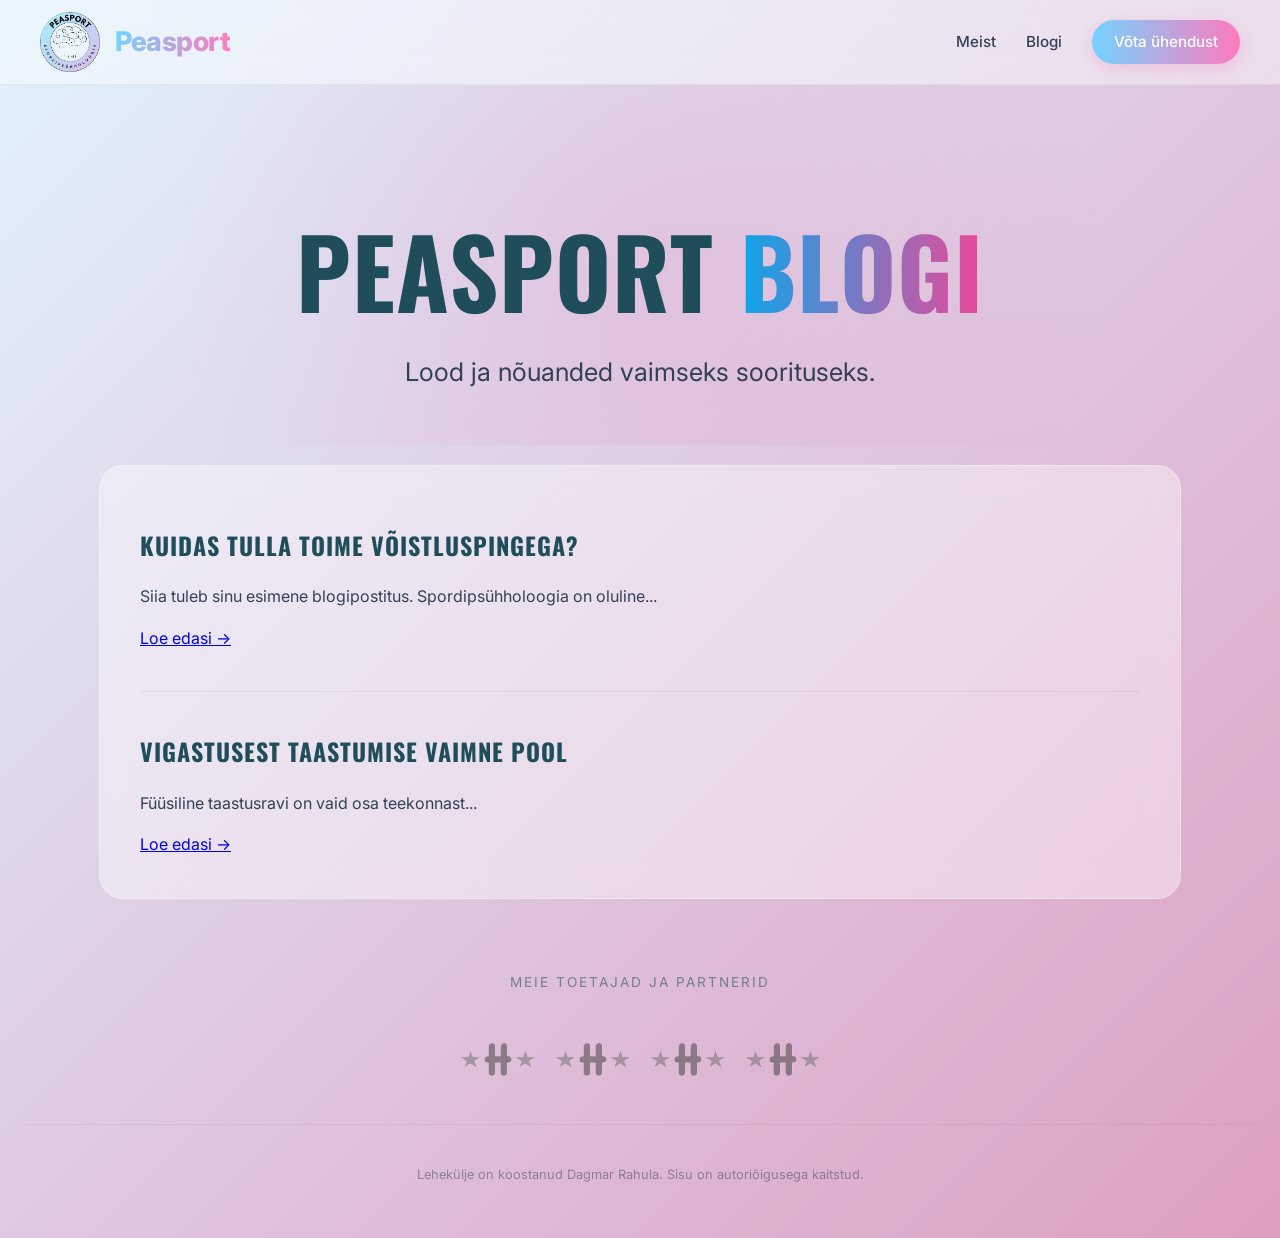
==== blogi.html @ 9512864e "Meist sektsiooni loomine ja seadistamine" ====
<!DOCTYPE html>
<html lang="et">
<head>
    <meta charset="UTF-8">
    <meta name="viewport" content="width=device-width, initial-scale=1.0">
    <title>Blogi - Peasport</title>
    <link rel="stylesheet" href="style.css">
</head>
<body>
    <nav class="navbar">
        <a href="index.html" class="logo-container">
            <img src="pildid/peasport.png" alt="Peasport logo">
            <span class="logo-text">Peasport</span>
        </a>
        <div class="nav-right">
            <a href="meist.html">Meist</a>
            <a href="blogi.html">Blogi</a>
            <a href="index.html#kontakt" class="nav-contact-btn">Võta ühendust</a>
        </div>
    </nav>

    <main class="main-content">
        <section class="hero" style="min-height: 40vh;">
            <h1>Peasport <span class="gradient-text">Blogi</span></h1>
            <p>Lood ja nõuanded vaimseks soorituseks.</p>
        </section>

        <section class="blog-content">
            <div class="glass-container">
                <article class="blog-post">
                    <h2>Kuidas tulla toime võistluspingega?</h2>
                    <p>Siia tuleb sinu esimene blogipostitus. Spordipsühholoogia on oluline...</p>
                    <a href="#" class="read-more">Loe edasi →</a>
                </article>
                <hr style="margin: 40px 0; border: 0; border-top: 1px solid rgba(0,0,0,0.05);">
                <article class="blog-post">
                    <h2>Vigastusest taastumise vaimne pool</h2>
                    <p>Füüsiline taastusravi on vaid osa teekonnast...</p>
                    <a href="#" class="read-more">Loe edasi →</a>
                </article>
            </div>
        </section>
    </main>

    <footer class="footer">
        <div class="footer-partners">
            <p>Meie toetajad ja partnerid</p>
            <div class="partner-logos">
                <img src="pildid/toetaja.png" alt="Hesburger">
                <img src="pildid/toetaja.png" alt="Hesburger">
                <img src="pildid/toetaja.png" alt="Hesburger">
                <img src="pildid/toetaja.png" alt="Hesburger">
            </div>
        </div>
        <p class="copyright">Lehekülje on koostanud Dagmar Rahula. Sisu on autoriõigusega kaitstud.</p>
    </footer>
    <script src="funk.js"></script>
</body>
</html>
---- style.css ----
/* 1. FONDI IMPORT JA MUUTUJAD */
@import url('https://fonts.googleapis.com/css2?family=Inter:wght@400;500;700;800&family=Oswald:wght@500;700&display=swap');

:root {
    --primary-blue: #52c8ff;
    --primary-pink: #ff89c4;
    --brand-dark: #1f4e5a;
    --text-main: #334155;
    --bg-gradient: linear-gradient(135deg, #e0f2fe 0%, #dd9fc2 100%);
}

/* 2. ÜLDINE STIIL */
body {
    margin: 0;
    padding: 0;
    font-family: 'Inter', sans-serif;
    background: var(--bg-gradient);
    color: var(--text-main);
    min-height: 100vh;
    line-height: 1.6;
}

h1, h2, h3 {
    font-family: 'Oswald', sans-serif;
    text-transform: uppercase;
    color: var(--brand-dark);
    letter-spacing: 1px;
}

.gradient-text {
    background: linear-gradient(90deg, var(--primary-blue), var(--primary-pink));
    -webkit-background-clip: text;
    -webkit-text-fill-color: transparent;
    background-clip: text;
    display: inline-block;
}

/* 3. NAVBAR (Läbikumav ja modernne) */
.navbar {
    display: flex;
    justify-content: space-between;
    align-items: center;
    padding: 12px 40px;
    background-color: rgba(255, 255, 255, 0.4); 
    backdrop-filter: blur(12px);
    -webkit-backdrop-filter: blur(12px);
    border-bottom: 1px solid rgba(0, 0, 0, 0.05);
    width: 100%;
    box-sizing: border-box;
    position: sticky;
    top: 0;
    z-index: 1000;
}

.main-content {
    padding: 0;
    margin: 0;
    max-width: none;
}

.logo-container {
    display: flex;
    align-items: center;
    text-decoration: none;
}

.logo-container img {
    height: 60px;
    width: auto;
    margin-right: 15px;
}

.logo-text {
    font-family: 'Inter', sans-serif;
    font-weight: 800;
    font-size: 1.7rem;
    letter-spacing: -0.5px;
    background: linear-gradient(90deg, #73d3ff, #ff7abd);
    -webkit-background-clip: text;
    -webkit-text-fill-color: transparent;
    background-clip: text;
    text-transform: none;
}

.nav-right {
    display: flex;
    align-items: center;
    gap: 30px;
}

.nav-right a {
    text-decoration: none;
    color: #334155;
    font-weight: 500;
    font-size: 0.95rem;
    transition: all 0.3s ease;
}

.nav-right a:hover {
    color: #ec4899;
}

.nav-contact-btn {
    background: linear-gradient(90deg, #73d3ff, #ff7abd);
    color: white !important;
    padding: 10px 22px;
    border-radius: 50px;
    box-shadow: 0 4px 15px rgba(236, 72, 153, 0.2);
}

.nav-contact-btn:hover {
    transform: translateY(-2px);
    box-shadow: 0 6px 20px rgba(236, 72, 153, 0.3);
    filter: brightness(1.1);
}

/* 4. HERO SEKTSIOON (Roosa fookusega taust) */
.hero {
    min-height: 100vh;
    display: flex;
    flex-direction: column;
    justify-content: center; /* Tsentreerib vertikaalselt */
    align-items: center;     /* Tsentreerib horisontaalselt */
    text-align: center;
    padding: 40px;
    margin: 0;
    box-sizing: border-box;
    background: radial-gradient(circle, rgba(236, 72, 153, 0.12) 0%, rgba(236, 72, 153, 0) 70%);
}

.hero h1 {
    /* Oluliselt suurem tekst suurte ekraanide jaoks */
    font-size: clamp(3.5rem, 8vw, 6rem); 
    line-height: 1.1;
    margin-bottom: 30px;
    max-width: 1200px; /* Ei lase lausel liiga laiaks minna */
}

.hero p {
    /* Suurem ja loetavam alustekst */
    font-size: clamp(1.2rem, 2vw, 1.8rem);
    max-width: 800px;
    margin: 0 auto;
    color: var(--text-main);
}

/* 5. UUS: MIS ON PEASPORT SEKTIOSON (Hele sinine) */
.about-section {
    margin-top: 0; 
    padding: 80px 30px;
    background-color: rgba(70, 157, 214, 0.4); 
    backdrop-filter: blur(10px);
    padding: 80px 30px;
    margin: -1px 0 0 0;  /* -1px nihutab sektsiooni õrnalt üles, et peita igasugune vahe */
    border-radius: 0;    /* Eemalda ümarad nurgad ülaosast */
    text-align: center;
}

.about-section h2 {
    font-size: 2.2rem;
    margin-bottom: 20px;
}

.about-section p {
    font-size: 1.15rem;
    max-width: 800px;
    margin: 0 auto;
}

/* 6. TEENUSTE JA ISIKUTE KAARDID */
.services {
    display: flex;
    justify-content: center;
    gap: 25px;
    margin-top: 40px;
    flex-wrap: wrap;
}

.service-card, .isik-kaart {
    background: rgba(255, 255, 255, 0.85);
    border-radius: 16px;
    box-shadow: 0 8px 16px rgba(0, 0, 0, 0.05);
    transition: transform 0.3s ease;
}

.service-card:hover, .isik-kaart:hover {
    transform: translateY(-5px);
}

.service-card {
    padding: 30px;
    width: 280px;
    border: 1px solid rgba(255, 255, 255, 0.5);
}

.isik-kaart {
    display: flex;
    max-width: 800px;
    margin: 0 auto 30px auto;
    overflow: hidden;
}

.isik-kaart img {
    width: 220px;
    object-fit: cover;
}

.isik-info {
    padding: 30px;
}

/* 7. KONTAKTIVORM JA NUPUD */
.contact-form {
    background: rgba(255, 255, 255, 0.85);
    padding: 40px;
    border-radius: 20px;
    max-width: 500px;
    margin: 40px auto;
    display: flex;
    flex-direction: column;
    gap: 15px;
}

.contact-form input, .contact-form textarea {
    padding: 12px;
    border: 1px solid #e2e8f0;
    border-radius: 10px;
    font-family: inherit;
}

.cta-button {
    background-color: var(--primary-blue);
    color: white;
    padding: 14px 28px;
    border-radius: 12px;
    text-decoration: none;
    font-weight: bold;
    text-align: center;
    text-transform: uppercase;
    transition: background-color 0.3s;
}

.cta-button:hover {
    background-color: #0284c7;
}

/* 8. HÕLJUV MENÜÜ (FAB) */
.floating-menu {
    position: fixed;
    bottom: 30px;
    right: 30px;
    z-index: 2000;
}

.social-icons {
    display: flex;
    flex-direction: column;
    gap: 12px;
    opacity: 0;
    visibility: hidden;
    transform: translateY(20px);
    transition: all 0.3s ease;
}

.floating-menu:hover .social-icons {
    opacity: 1;
    visibility: visible;
    transform: translateY(0);
}

.fab-button, .icon {
    width: 56px;
    height: 56px;
    border-radius: 50%;
    background-color: var(--brand-dark);
    color: white;
    display: flex;
    justify-content: center;
    align-items: center;
    text-decoration: none;
    box-shadow: 0 4px 12px rgba(0,0,0,0.2);
}

.icon:hover {
    background-color: var(--primary-blue);
}

.footer {
    padding: 40px 20px;
    text-align: center;
    font-size: 0.9rem;
    color: var(--text-main);
    opacity: 0.8;
}

/* --- MILLAL PÖÖRDUDA SEKTIOSON --- */
.when-to-reach-out {
    padding: 80px 40px;
    max-width: 1200px;
    margin: 0 auto;
    text-align: center;
}

.when-to-reach-out h2 {
    font-size: 2.5rem;
    margin-bottom: 50px;
    color: var(--brand-dark);
}

.reach-out-grid {
    display: grid;
    /* Tekitab 3 võrdset tulpa, mobiilis lükkab üksteise alla */
    grid-template-columns: repeat(auto-fit, minmax(300px, 1fr)); 
    gap: 25px;
}

.reach-out-card {
    background: rgba(255, 255, 255, 0.5); /* Läbikumav klaasiefekt */
    backdrop-filter: blur(8px);
    padding: 35px;
    border-radius: 20px;
    border: 1px solid rgba(255, 255, 255, 0.3);
    transition: all 0.3s ease;
    text-align: left; /* Tekst on vasakul nagu su pildil */
}

.reach-out-card:hover {
    transform: translateY(-10px);
    background: rgba(255, 255, 255, 0.8);
    box-shadow: 0 15px 30px rgba(0, 0, 0, 0.05);
}

.reach-out-card h3 {
    font-size: 1.4rem;
    margin-bottom: 15px;
    color: var(--brand-dark);
}

.reach-out-card p {
    font-size: 1rem;
    line-height: 1.6;
    color: var(--text-main);
}

/* --- FOOTER LOGOD --- */
.footer-partners {
    margin-bottom: 40px;
    padding-bottom: 30px;
    border-bottom: 1px solid rgba(0, 0, 0, 0.05); /* Õrn eraldusjoon */
}

.footer-partners p {
    font-size: 0.85rem;
    text-transform: uppercase;
    letter-spacing: 2px;
    color: var(--brand-dark);
    margin-bottom: 25px;
    opacity: 0.7;
}

.partner-logos {
    display: flex;
    justify-content: center; /* Logod keskel */
    align-items: center;
    gap: 20px; /* Vahe logode vahel */
    flex-wrap: wrap; /* Mobiilis lükkab logod mitmele reale */
}

.partner-logos img {
    height: 75px; /* Reguleeri siit logode suurust */
    width: auto;
    filter: grayscale(100%); /* Muudab logod halliks, et oleks elegantsem */
    opacity: 0.6;
    transition: all 0.3s ease;
}

.partner-logos img:hover {
    filter: grayscale(0%); /* Hiirega peale minnes tuleb värv tagasi */
    opacity: 1;
    transform: scale(1.05);
}

.copyright {
    font-size: 0.8rem;
    opacity: 0.6;
}

/* --- KONTAKTEERUMISE SEKTIOSON --- */
.contact-section {
    padding: 80px 20px;
    max-width: 600px; /* Hoiab vormi kitsa ja tsentreerituna */
    margin: 40px auto;
    text-align: center;
}

.contact-section h2 {
    font-size: 2.5rem;
    margin-bottom: 40px;
    color: var(--brand-dark);
}

.contact-form {
    background: rgba(255, 255, 255, 0.4); /* Translucent efekt */
    backdrop-filter: blur(15px);
    padding: 40px;
    border-radius: 24px;
    border: 1px solid rgba(255, 255, 255, 0.3);
    display: flex;
    flex-direction: column;
    gap: 20px;
    text-align: left;
}

.form-group {
    display: flex;
    flex-direction: column;
    gap: 8px;
}

.form-group label {
    font-weight: 600;
    font-size: 0.9rem;
    color: var(--brand-dark);
}

.contact-form input, 
.contact-form textarea {
    padding: 14px;
    border-radius: 12px;
    border: 1px solid rgba(0, 0, 0, 0.1);
    background: rgba(255, 255, 255, 0.8);
    font-family: inherit;
    font-size: 1rem;
    transition: border-color 0.3s;
}

.contact-form input:focus, 
.contact-form textarea:focus {
    outline: none;
    border-color: var(--primary-blue);
    box-shadow: 0 0 0 3px rgba(14, 165, 233, 0.1);
}

.submit-btn {
    background: linear-gradient(90deg, var(--primary-blue), var(--primary-pink));
    color: white;
    padding: 16px;
    border: none;
    border-radius: 12px;
    font-weight: 700;
    font-size: 1rem;
    cursor: pointer;
    transition: transform 0.3s, box-shadow 0.3s;
    margin-top: 10px;
}

.submit-btn:hover {
    transform: translateY(-2px);
    box-shadow: 0 8px 20px rgba(236, 72, 153, 0.3);
}

html {
    scroll-behavior: smooth;
}

/* Üldine klaasiefektiga konteiner */
.glass-container {
    background: rgba(255, 255, 255, 0.4); 
    backdrop-filter: blur(15px);
    border-radius: 24px;
    border: 1px solid rgba(255, 255, 255, 0.3);
    padding: 40px;
    margin: 20px auto;
    max-width: 1000px;
}

/* Gradiendiga tekst, mida nägime su heros */
.gradient-text {
    background: linear-gradient(90deg, #0ea5e9, #ec4899);
    -webkit-background-clip: text;
    -webkit-text-fill-color: transparent;
    font-weight: 800;
}

/* --- PORTREE- JA KITSAM MEESKONNA KAART --- */
.team-member-card {
    display: flex;
    gap: 40px;
    background: rgba(255, 255, 255, 0.4);
    backdrop-filter: blur(15px);
    padding: 35px;
    border-radius: 24px;
    border: 1px solid rgba(255, 255, 255, 0.3);
    margin-bottom: 30px;
    align-items: flex-start;
}

/* Vasak tulp: Kitsam (200px) */
.member-sidebar {
    width: 200px; /* Vähendatud laius */
    flex-shrink: 0;
    text-align: center; /* Sisu tsentreerimine pildi alla */
}

/* Püstine pilt */
.member-img {
    width: 100%;
    height: 250px; /* Sundib portree kõrguse */
    aspect-ratio: 4 / 5; /* Sundib portree aspekti */
    object-fit: cover; /* Vältib moonutusi */
    border-radius: 16px;
    margin-bottom: 12px; /* Väiksem marginaal */
    box-shadow: 0 8px 15px rgba(0,0,0,0.1);
}

.member-sidebar h3 {
    font-size: 1.3rem; /* Väiksem font */
    margin-bottom: 4px; /* Väiksem marginaal */
    color: var(--brand-dark);
}

.degree {
    font-size: 0.8rem; /* Väiksem font */
    font-weight: 600;
    color: var(--primary-blue);
    margin-bottom: 12px; /* Väiksem marginaal */
}

.member-socials {
    display: flex;
    justify-content: center;
    gap: 8px; /* Kompaktsem vahe */
    width: 100%; /* Võtab tulba laiuse */
    padding: 0 10px; /* Väike polsterdus */
}

.social-icon {
    font-size: 0.75rem; /* Väiksem font */
    text-decoration: none;
    color: var(--primary-pink);
    border: 1px solid var(--primary-pink);
    padding: 3px 8px; /* Kompaktsem polsterdus */
    border-radius: 20px;
    transition: 0.3s;
    flex: 1; /* Nupud võtavad võrdse ruumi, kuid kitsas konteineris */
    max-width: 60px; /* Piirab nupu laiust */
}

.social-icon:hover {
    background: var(--primary-pink);
    color: white;
}

/* Parem tulp: Tekst */
.member-content {
    flex-grow: 1;
    padding-top: 5px;
}

.member-content p {
    margin-bottom: 20px;
    line-height: 1.7;
    text-align: left;
    color: #334155;
}

/* Mobiili vaade */
@media (max-width: 768px) {
    .team-member-card {
        flex-direction: column;
        align-items: center;
        gap: 20px;
    }
    .member-sidebar {
        width: 100%;
        max-width: 300px; /* Piirab laiust mobiilis */
    }
    .member-img {
        height: auto;
        aspect-ratio: unset;
    }
}
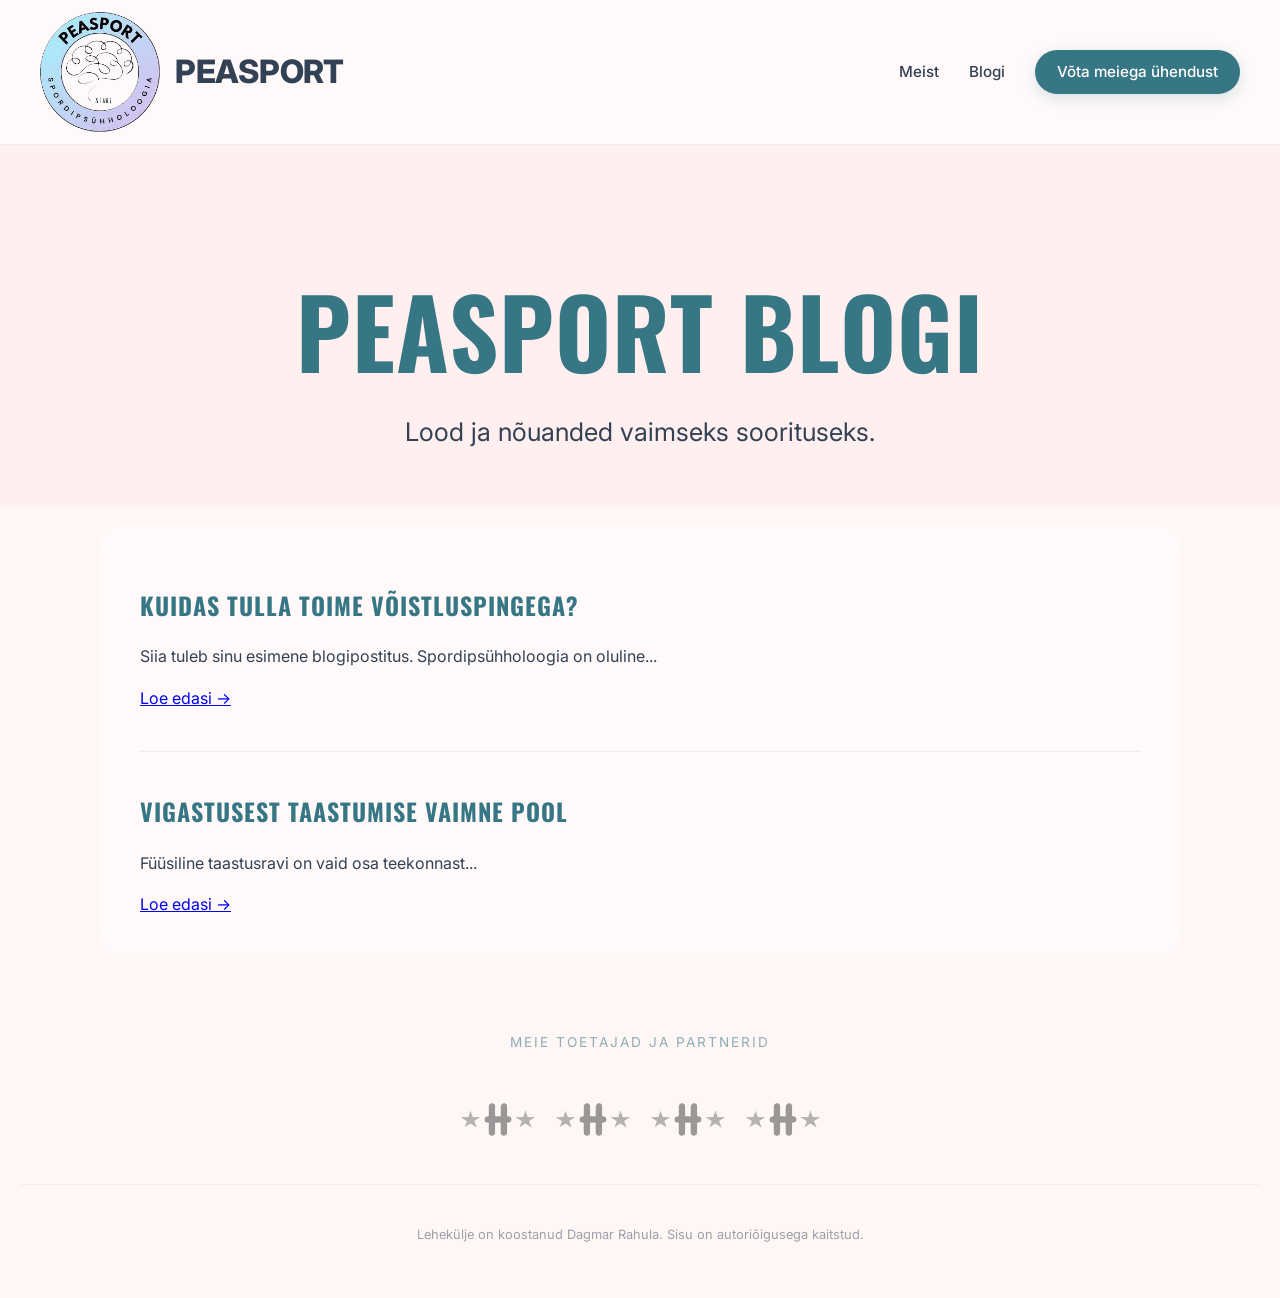
==== commit 53351113: "Dakku leiutised" ====
--- a/blogi.html
+++ b/blogi.html
@@ -15,7 +15,7 @@
         <div class="nav-right">
             <a href="meist.html">Meist</a>
             <a href="blogi.html">Blogi</a>
-            <a href="index.html#kontakt" class="nav-contact-btn">Võta ühendust</a>
+            <a href="index.html#kontakt" class="nav-contact-btn">Võta meiega ühendust</a>
         </div>
     </nav>
 
--- a/style.css
+++ b/style.css
@@ -2,12 +2,14 @@
 @import url('https://fonts.googleapis.com/css2?family=Inter:wght@400;500;700;800&family=Oswald:wght@500;700&display=swap');
 
 :root {
-    --primary-blue: #52c8ff;
-    --primary-pink: #ff89c4;
-    --brand-dark: #1f4e5a;
+    --primary-blue: #cff9ff;
+    --primary-pink: #f0d8fd;
+    --brand-dark: #377684;
     --text-main: #334155;
-    --bg-gradient: linear-gradient(135deg, #e0f2fe 0%, #dd9fc2 100%);
-}
+    --bg-gradient: rgba(255, 197, 197, 0.15);
+
+
+    /* tausta värvikood #ffc5c5 */
 
 /* 2. ÜLDINE STIIL */
 body {
@@ -28,10 +30,7 @@
 }
 
 .gradient-text {
-    background: linear-gradient(90deg, var(--primary-blue), var(--primary-pink));
-    -webkit-background-clip: text;
-    -webkit-text-fill-color: transparent;
-    background-clip: text;
+    color: var(--brand-dark);
     display: inline-block;
 }
 
@@ -65,21 +64,18 @@
 }
 
 .logo-container img {
-    height: 60px;
+    height: 120px;
     width: auto;
     margin-right: 15px;
 }
 
 .logo-text {
-    font-family: 'Inter', sans-serif;
+    font-family: 'League Spartan', 'Inter', sans-serif;
     font-weight: 800;
-    font-size: 1.7rem;
+    font-size: calc(1.7rem + 5px);
     letter-spacing: -0.5px;
-    background: linear-gradient(90deg, #73d3ff, #ff7abd);
-    -webkit-background-clip: text;
-    -webkit-text-fill-color: transparent;
-    background-clip: text;
-    text-transform: none;
+    color: var(--text-main);
+    text-transform: uppercase;
 }
 
 .nav-right {
@@ -101,16 +97,16 @@
 }
 
 .nav-contact-btn {
-    background: linear-gradient(90deg, #73d3ff, #ff7abd);
+    background: var(--brand-dark);
     color: white !important;
     padding: 10px 22px;
     border-radius: 50px;
-    box-shadow: 0 4px 15px rgba(236, 72, 153, 0.2);
+    box-shadow: 0 4px 15px rgba(55, 118, 132, 0.2);
 }
 
 .nav-contact-btn:hover {
     transform: translateY(-2px);
-    box-shadow: 0 6px 20px rgba(236, 72, 153, 0.3);
+    box-shadow: 0 6px 20px rgba(55, 118, 132, 0.3);
     filter: brightness(1.1);
 }
 
@@ -125,7 +121,8 @@
     padding: 40px;
     margin: 0;
     box-sizing: border-box;
-    background: radial-gradient(circle, rgba(236, 72, 153, 0.12) 0%, rgba(236, 72, 153, 0) 70%);
+    background: var(--bg-gradient);
+
 }
 
 .hero h1 {
@@ -442,21 +439,23 @@
 }
 
 .submit-btn {
-    background: linear-gradient(90deg, var(--primary-blue), var(--primary-pink));
+    background: var(--brand-dark);
     color: white;
-    padding: 16px;
+    padding: 10px 22px;
     border: none;
-    border-radius: 12px;
+    border-radius: 50px;
     font-weight: 700;
     font-size: 1rem;
     cursor: pointer;
     transition: transform 0.3s, box-shadow 0.3s;
     margin-top: 10px;
+    box-shadow: 0 4px 15px rgba(55, 118, 132, 0.2);
 }
 
 .submit-btn:hover {
     transform: translateY(-2px);
-    box-shadow: 0 8px 20px rgba(236, 72, 153, 0.3);
+    box-shadow: 0 6px 20px rgba(55, 118, 132, 0.3);
+    filter: brightness(1.1);
 }
 
 html {
@@ -476,9 +475,7 @@
 
 /* Gradiendiga tekst, mida nägime su heros */
 .gradient-text {
-    background: linear-gradient(90deg, #0ea5e9, #ec4899);
-    -webkit-background-clip: text;
-    -webkit-text-fill-color: transparent;
+    color: var(--brand-dark);
     font-weight: 800;
 }
 
@@ -579,4 +576,116 @@
         height: auto;
         aspect-ratio: unset;
     }
+}
+
+/* --- INSTAGRAMI GRIDI STIILID --- */
+.instagram-section {
+    padding: 80px 40px;
+    background: rgba(255, 255, 255, 0.2);
+    backdrop-filter: blur(5px);
+    text-align: center;
+}
+
+.section-header {
+    margin-bottom: 40px;
+}
+
+.section-header h2 {
+    font-size: 2.2rem;
+    margin-bottom: 5px;
+}
+
+.section-header p {
+    font-weight: 600;
+    color: var(--primary-pink);
+    letter-spacing: 1px;
+}
+
+.instagram-grid {
+    display: grid;
+    /* 5 veergu suurel ekraanil, 2 veergu mobiilis */
+    grid-template-columns: repeat(2, 1fr);
+    gap: 15px;
+    max-width: 1200px;
+    margin: 0 auto;
+}
+
+@media (min-width: 768px) {
+    .instagram-grid {
+        grid-template-columns: repeat(3, 1fr);
+    }
+}
+
+@media (min-width: 1024px) {
+    .instagram-grid {
+        grid-template-columns: repeat(5, 1fr);
+    }
+}
+
+.insta-card {
+    position: relative;
+    aspect-ratio: 1 / 1;
+    overflow: hidden;
+    border-radius: 12px;
+    background: #f1f5f9;
+    box-shadow: 0 4px 12px rgba(0, 0, 0, 0.05);
+    transition: transform 0.3s ease;
+}
+
+.insta-card img {
+    width: 100%;
+    height: 100%;
+    object-fit: cover;
+    transition: transform 0.5s ease;
+}
+
+.insta-card:hover {
+    transform: translateY(-5px);
+}
+
+.insta-card:hover img {
+    transform: scale(1.1);
+}
+
+.insta-overlay {
+    position: absolute;
+    inset: 0;
+    background: rgba(0, 0, 0, 0.3);
+    display: flex;
+    align-items: center;
+    justify-content: center;
+    opacity: 0;
+    transition: opacity 0.3s ease;
+}
+
+.insta-card:hover .insta-overlay {
+    opacity: 1;
+}
+
+.instagram-footer {
+    margin-top: 40px;
+}
+
+.insta-btn {
+    display: inline-block;
+    padding: 12px 30px;
+    border: 2px solid var(--primary-pink);
+    color: var(--primary-pink);
+    text-decoration: none;
+    font-weight: 700;
+    border-radius: 50px;
+    transition: all 0.3s ease;
+}
+
+.insta-btn:hover {
+    background: var(--primary-pink);
+    color: white;
+    box-shadow: 0 5px 15px rgba(236, 72, 153, 0.3);
+}
+
+.loader {
+    grid-column: 1 / -1;
+    padding: 40px;
+    font-style: italic;
+    opacity: 0.6;
 }
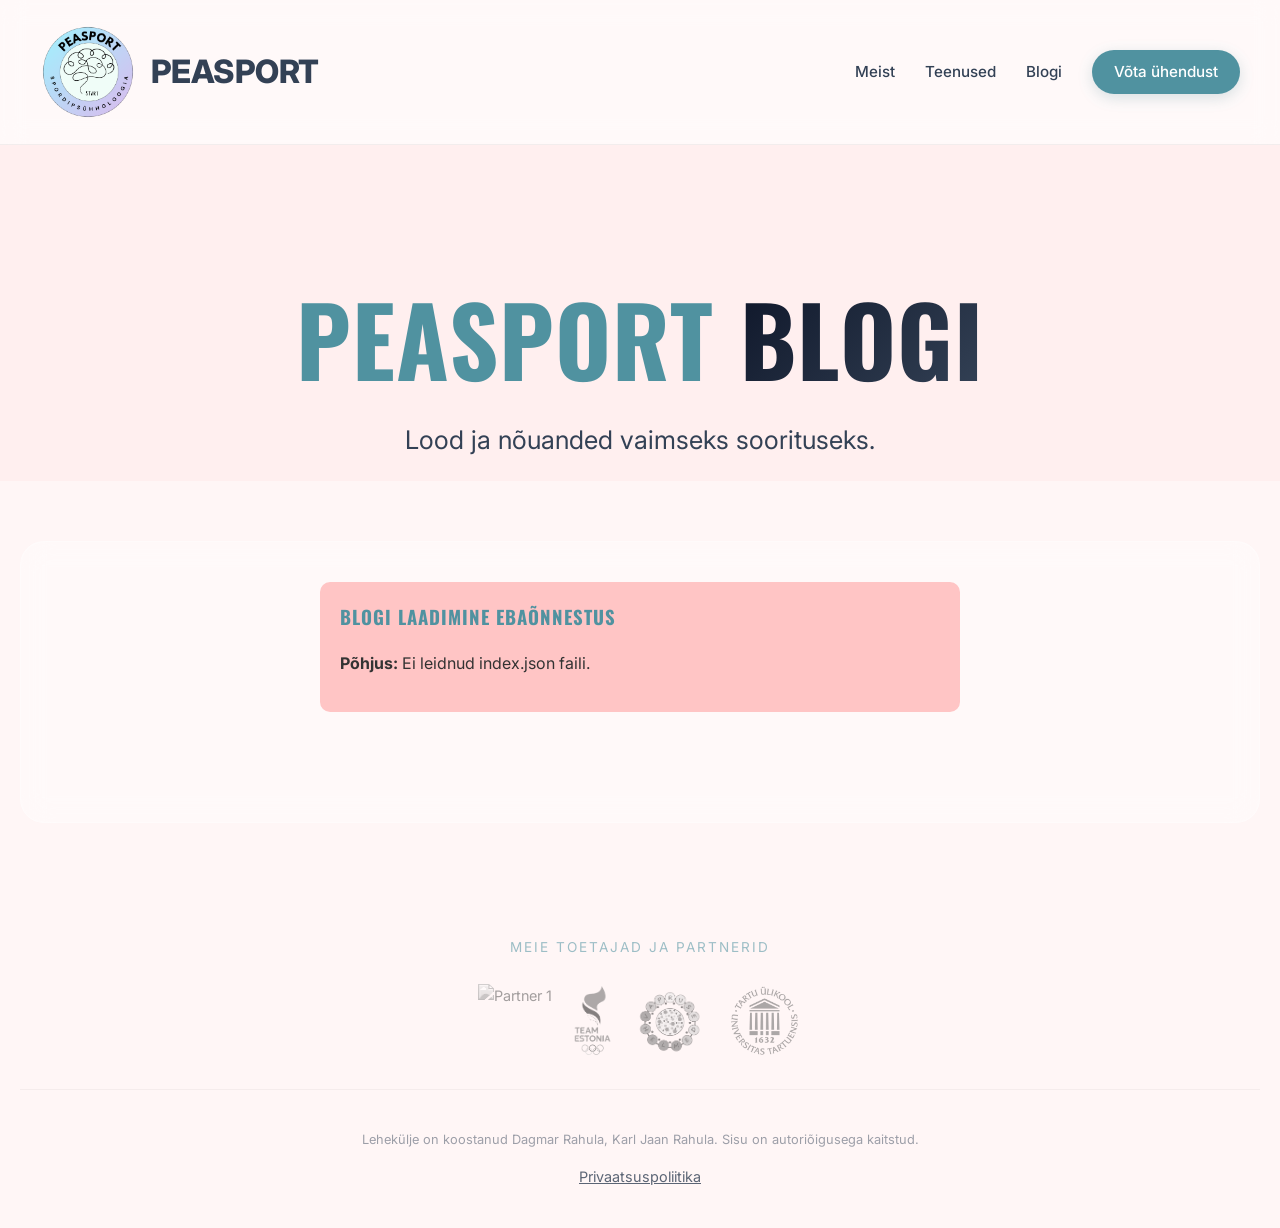
==== commit e576a8f6: "Minor text and images fixes" ====
--- a/blogi.html
+++ b/blogi.html
@@ -9,35 +9,26 @@
 <body>
     <nav class="navbar">
         <a href="index.html" class="logo-container">
-            <img src="pildid/peasport.png" alt="Peasport logo">
+            <img src="assets/img/peasport.png" alt="Peasport logo">
             <span class="logo-text">Peasport</span>
         </a>
         <div class="nav-right">
             <a href="meist.html">Meist</a>
+            <a href="teenused.html">Teenused</a>
             <a href="blogi.html">Blogi</a>
-            <a href="index.html#kontakt" class="nav-contact-btn">Võta meiega ühendust</a>
+            <a href="index.html#kontakt" class="nav-contact-btn">Võta ühendust</a>
         </div>
     </nav>
 
     <main class="main-content">
-        <section class="hero" style="min-height: 40vh;">
+        <section id="blog-hero" class="hero" style="min-height: 25vh; padding: 60px 20px 20px;">
             <h1>Peasport <span class="gradient-text">Blogi</span></h1>
             <p>Lood ja nõuanded vaimseks soorituseks.</p>
         </section>
 
-        <section class="blog-content">
-            <div class="glass-container">
-                <article class="blog-post">
-                    <h2>Kuidas tulla toime võistluspingega?</h2>
-                    <p>Siia tuleb sinu esimene blogipostitus. Spordipsühholoogia on oluline...</p>
-                    <a href="#" class="read-more">Loe edasi →</a>
-                </article>
-                <hr style="margin: 40px 0; border: 0; border-top: 1px solid rgba(0,0,0,0.05);">
-                <article class="blog-post">
-                    <h2>Vigastusest taastumise vaimne pool</h2>
-                    <p>Füüsiline taastusravi on vaid osa teekonnast...</p>
-                    <a href="#" class="read-more">Loe edasi →</a>
-                </article>
+        <section class="blog-content" style="padding: 40px 20px;">
+            <div id="blog-container" class="glass-container" style="text-align: center; min-height: 200px;">
+                <p>Laen postitusi...</p>
             </div>
         </section>
     </main>
@@ -46,14 +37,22 @@
         <div class="footer-partners">
             <p>Meie toetajad ja partnerid</p>
             <div class="partner-logos">
-                <img src="pildid/toetaja.png" alt="Hesburger">
-                <img src="pildid/toetaja.png" alt="Hesburger">
-                <img src="pildid/toetaja.png" alt="Hesburger">
-                <img src="pildid/toetaja.png" alt="Hesburger">
+                <img src="assets/img/toetaja1.png" alt="Partner 1">
+                <img src="assets/img/toetaja2.png" alt="Partner 2">
+                <img src="assets/img/toetaja3.png" alt="Partner 3">
+                <img src="assets/img/toetaja4.png" alt="Partner 4">
             </div>
         </div>
-        <p class="copyright">Lehekülje on koostanud Dagmar Rahula. Sisu on autoriõigusega kaitstud.</p>
+        <p class="copyright">Lehekülje on koostanud Dagmar Rahula, Karl Jaan Rahula. Sisu on autoriõigusega kaitstud.</p>
+        <div class="footer-privacy">
+            <a href="privaatsus.html">Privaatsuspoliitika</a>
+        </div>
     </footer>
+    
+    <script src="https://cdn.jsdelivr.net/npm/marked/marked.min.js"></script>
+    
+    <script src="blog-loader.js"></script>
+    
     <script src="funk.js"></script>
 </body>
 </html>
--- a/style.css
+++ b/style.css
@@ -4,11 +4,10 @@
 :root {
     --primary-blue: #cff9ff;
     --primary-pink: #f0d8fd;
-    --brand-dark: #377684;
+    --brand-dark: #5092a0;
     --text-main: #334155;
     --bg-gradient: rgba(255, 197, 197, 0.15);
-
-
+}
     /* tausta värvikood #ffc5c5 */
 
 /* 2. ÜLDINE STIIL */
@@ -164,44 +163,6 @@
     margin: 0 auto;
 }
 
-/* 6. TEENUSTE JA ISIKUTE KAARDID */
-.services {
-    display: flex;
-    justify-content: center;
-    gap: 25px;
-    margin-top: 40px;
-    flex-wrap: wrap;
-}
-
-.service-card, .isik-kaart {
-    background: rgba(255, 255, 255, 0.85);
-    border-radius: 16px;
-    box-shadow: 0 8px 16px rgba(0, 0, 0, 0.05);
-    transition: transform 0.3s ease;
-}
-
-.service-card:hover, .isik-kaart:hover {
-    transform: translateY(-5px);
-}
-
-.service-card {
-    padding: 30px;
-    width: 280px;
-    border: 1px solid rgba(255, 255, 255, 0.5);
-}
-
-.isik-kaart {
-    display: flex;
-    max-width: 800px;
-    margin: 0 auto 30px auto;
-    overflow: hidden;
-}
-
-.isik-kaart img {
-    width: 220px;
-    object-fit: cover;
-}
-
 .isik-info {
     padding: 30px;
 }
@@ -470,44 +431,13 @@
     border: 1px solid rgba(255, 255, 255, 0.3);
     padding: 40px;
     margin: 20px auto;
-    max-width: 1000px;
+    max-width: 1200px; /* MUUDETUD: enne oli 1000px */
 }
 
 /* Gradiendiga tekst, mida nägime su heros */
 .gradient-text {
     color: var(--brand-dark);
     font-weight: 800;
-}
-
-/* --- PORTREE- JA KITSAM MEESKONNA KAART --- */
-.team-member-card {
-    display: flex;
-    gap: 40px;
-    background: rgba(255, 255, 255, 0.4);
-    backdrop-filter: blur(15px);
-    padding: 35px;
-    border-radius: 24px;
-    border: 1px solid rgba(255, 255, 255, 0.3);
-    margin-bottom: 30px;
-    align-items: flex-start;
-}
-
-/* Vasak tulp: Kitsam (200px) */
-.member-sidebar {
-    width: 200px; /* Vähendatud laius */
-    flex-shrink: 0;
-    text-align: center; /* Sisu tsentreerimine pildi alla */
-}
-
-/* Püstine pilt */
-.member-img {
-    width: 100%;
-    height: 250px; /* Sundib portree kõrguse */
-    aspect-ratio: 4 / 5; /* Sundib portree aspekti */
-    object-fit: cover; /* Vältib moonutusi */
-    border-radius: 16px;
-    margin-bottom: 12px; /* Väiksem marginaal */
-    box-shadow: 0 8px 15px rgba(0,0,0,0.1);
 }
 
 .member-sidebar h3 {
@@ -546,19 +476,6 @@
 .social-icon:hover {
     background: var(--primary-pink);
     color: white;
-}
-
-/* Parem tulp: Tekst */
-.member-content {
-    flex-grow: 1;
-    padding-top: 5px;
-}
-
-.member-content p {
-    margin-bottom: 20px;
-    line-height: 1.7;
-    text-align: left;
-    color: #334155;
 }
 
 /* Mobiili vaade */
@@ -624,7 +541,7 @@
 
 .insta-card {
     position: relative;
-    aspect-ratio: 1 / 1;
+    aspect-ratio: 4/5;
     overflow: hidden;
     border-radius: 12px;
     background: #f1f5f9;
@@ -688,4 +605,400 @@
     padding: 40px;
     font-style: italic;
     opacity: 0.6;
+}
+
+/* --- MEESKONNA LÕPLIK STIIL (VOOLAV TEKST + LAIEMAD KASTID) --- */
+
+#team-container {
+    display: grid;
+    grid-template-columns: 1fr 1fr; /* Sunnib kaks kasti võrdselt laiali */
+    gap: 40px;
+    width: 100%;
+    padding: 10px 0;
+    align-items: start;
+}
+
+.team-member-card {
+    background: rgba(255, 255, 255, 0.4);
+    backdrop-filter: blur(15px);
+    padding: 35px;
+    border-radius: 24px;
+    border: 1px solid rgba(255, 255, 255, 0.3);
+    display: block !important; /* Kohustuslik voolamiseks */
+}
+
+/* Pilt ja nupud ühes kastis vasakul */
+.member-float-box {
+    float: left;
+    width: 210px; /* Fikseeritud laius pildile ja nuppudele */
+    margin: 0 30px 10px 0; /* Suurem vahe pildi ja teksti vahel */
+    text-align: center;
+}
+
+.member-img {
+    width: 100%;
+    height: 280px !important; /* MUUDETUD: Fikseeritud kõrgus teeb pildid IDENTSEKS */
+    object-fit: cover; /* Tagab, et pilt ei läheks näost laiaks/peenikeseks */
+    border-radius: 12px;
+    box-shadow: 0 8px 15px rgba(0,0,0,0.1);
+    margin-bottom: 15px; /* Vahe pildi ja nuppude vahel */
+}
+
+.member-socials {
+    display: flex;
+    justify-content: center;
+    gap: 8px;
+    flex-wrap: wrap; /* Kui ei mahu, lähevad kahereale */
+}
+
+.social-icon {
+    font-size: 0.75rem;
+    text-decoration: none;
+    color: var(--brand-dark);
+    border: 1px solid var(--brand-dark);
+    padding: 5px 12px;
+    border-radius: 20px;
+    font-weight: 600;
+    transition: 0.3s ease;
+}
+
+.social-icon:hover {
+    background: var(--brand-dark);
+    color: white;
+}
+
+/* Nimi, eriala ja tekst */
+.member-name {
+    margin: 0 0 5px 0;
+    font-size: 1.6rem;
+    color: var(--brand-dark);
+    padding-top: 5px;
+}
+
+.degree {
+    display: block;
+    font-size: 0.95rem;
+    font-weight: 600;
+    color: var(--brand-dark);
+    margin-bottom: 20px; /* Teeb tiitli ja põhiteksti vahele ruumi */
+}
+
+.member-content {
+    line-height: 1.6;
+    color: #334155;
+    font-size: 0.95rem;
+}
+
+.member-content p {
+    margin-top: 0;
+}
+
+/* Mobiilivaade */
+@media (max-width: 900px) {
+    #team-container { grid-template-columns: 1fr; }
+    .glass-container { padding: 20px; }
+}
+
+@media (max-width: 650px) {
+    .member-float-box {
+        float: none;
+        width: 100%;
+        margin: 0 0 20px 0;
+    }
+    .member-img {
+        width: 220px; /* Mobiilis teeb pildi natuke kitsamaks */
+        margin: 0 auto 15px auto;
+        display: block;
+    }
+    .team-member-card { text-align: center; }
+}
+
+/* --- PEASPORT OÜ TSENTREERIMINE --- */
+.company-footer {
+    text-align: center;
+    margin-top: 60px;
+    padding: 40px;
+    background: rgba(255, 255, 255, 0.2);
+    border-radius: 20px;
+}
+
+.company-description {
+    max-width: 800px;
+    margin: 0 auto 30px auto;
+    text-align: center;
+}
+
+.company-description h2 {
+    color: var(--brand-dark);
+}
+
+.company-info {
+    display: flex;
+    justify-content: center;
+    gap: 30px;
+    flex-wrap: wrap;
+    font-size: 0.9rem;
+    opacity: 0.9;
+}
+
+/* Mobiilivaade */
+@media (max-width: 768px) {
+    #team-container { grid-template-columns: 1fr; }
+    .member-img { width: 100%; height: auto; aspect-ratio: 4/5; float: none; margin: 0 0 20px 0; }
+    .team-member-card { text-align: center; }
+    .member-socials { justify-content: center; }
+}
+
+/* Blogi täisvaate stiilid */
+.blog-post-full {
+    text-align: left;
+    background: rgba(255, 255, 255, 0.7);
+    backdrop-filter: blur(15px);
+    padding: 60px;
+    border-radius: 32px;
+    box-shadow: 0 15px 40px rgba(0, 0, 0, 0.05);
+    font-size: 1.15rem;
+    line-height: 1.8;
+    color: var(--text-main);
+    max-width: 800px; 
+    margin: 0 auto; 
+}
+
+.blog-post-full img {
+    width: 100%; 
+    height: auto;
+    max-height: 500px;
+    object-fit: cover;
+    display: block;
+    margin: 40px 0; 
+    border-radius: 16px;
+    box-shadow: 0 8px 20px rgba(0, 0, 0, 0.1);
+}
+
+/* Pealkirjad postituse sees */
+.blog-post-full h1, .blog-post-full h2 {
+    margin-top: 40px;
+    margin-bottom: 20px;
+}
+
+/* --- TEENUSED: LINEAARNE SCROLL --- */
+.services-list {
+    display: flex;
+    flex-direction: column;
+    gap: 60px;
+    margin-bottom: 80px;
+}
+
+.service-row {
+    display: flex;
+    align-items: center;
+    gap: 50px;
+    background: rgba(255, 255, 255, 0.4);
+    backdrop-filter: blur(15px);
+    padding: 40px;
+    border-radius: 24px;
+    border: 1px solid rgba(255, 255, 255, 0.3);
+    box-shadow: 0 10px 30px rgba(0,0,0,0.05);
+}
+
+/* Vahetab pildi ja teksti asukohta üle ühe */
+.service-row.reverse {
+    flex-direction: row-reverse;
+}
+
+.service-text {
+    flex: 1;
+    text-align: left;
+}
+
+.service-text h2 {
+    font-size: 2rem;
+    margin-top: 0;
+    margin-bottom: 15px;
+}
+
+.service-text p {
+    color: var(--text-main);
+    line-height: 1.7;
+    font-size: 1.05rem;
+}
+
+.service-img-container {
+    flex: 1;
+}
+
+.service-img-container img {
+    width: 100%;
+    height: 350px; /* Fikseeritud kõrgus, et pildid oleks ühesugused */
+    object-fit: cover;
+    border-radius: 16px;
+    box-shadow: 0 8px 20px rgba(0,0,0,0.1);
+}
+
+/* Mobiilivaade: Lükkab asjad alati üksteise alla (pilt peal, tekst all) */
+@media (max-width: 900px) {
+    .service-row, .service-row.reverse {
+        flex-direction: column;
+        gap: 30px;
+        padding: 30px;
+    }
+    .service-img-container img {
+        height: 250px;
+    }
+}
+
+/* --- PRIVAATSUSPOLIITIKA LEHT --- */
+.privacy-section {
+    padding: 20px;
+}
+
+.privacy-container {
+    max-width: 1200px; 
+    margin: 40px auto; 
+    text-align: left; 
+    padding: 60px; 
+    line-height: 1.8; 
+    color: var(--text-main); 
+    backdrop-filter: blur(15px); 
+    background: rgba(255, 255, 255, 0.7); 
+    border-radius: 24px; 
+    border: 1px solid rgba(255, 255, 255, 0.3); 
+    box-shadow: 0 10px 30px rgba(0,0,0,0.05); 
+    font-size: 1.05rem;
+}
+
+.privacy-title {
+    text-align: center; 
+    margin-bottom: 40px; 
+    font-size: 3.5rem;
+}
+
+.privacy-heading {
+    color: var(--brand-dark); 
+    margin-top: 40px; 
+    margin-bottom: 15px;
+}
+
+.privacy-text {
+    margin-bottom: 20px;
+}
+
+.privacy-list {
+    margin-left: 20px; 
+    margin-bottom: 20px;
+}
+
+/* Privaatsuspoliitika link jaluses */
+.footer-privacy {
+    margin-top: 15px;
+}
+
+.footer-privacy a {
+    color: var(--text-main); /* Teeb lingi nähtavaks (tumedaks) */
+    text-decoration: underline; 
+    font-size: 0.9rem;
+    transition: 0.3s ease;
+}
+
+.footer-privacy a:hover {
+    color: var(--brand-dark);
+}
+
+/* Gradient text (kui seda pole veel mujal failis) */
+.gradient-text {
+    background: linear-gradient(135deg, #0f172a 0%, #334155 100%);
+    -webkit-background-clip: text;
+    -webkit-text-fill-color: transparent;
+    background-clip: text;
+    text-fill-color: transparent;
+}
+
+/* --- ISIKUKAARDI FIRMA INFO Frima fix--- */
+.member-company-info {
+    margin-top: 25px;
+    font-size: 0.85rem;
+    color: var(--text-main);
+    opacity: 0.8;
+}
+
+.member-company-info p {
+    margin: 3px 0 !important; 
+}
+
+.member-company-divider {
+    border: 0;
+    border-top: 2px solid rgba(0, 0, 0, 0.5); /* 2px teeb paksemaks, 0.5 teeb tumedamaks */
+    margin: 20px 0 15px 0;
+    width: 100%;
+}
+
+/* --- BLOGIKAARTIDE UUS DISAIN --- */
+
+.blog-card {
+    background: rgba(255, 255, 255, 0.6);
+    backdrop-filter: blur(15px);
+    border-radius: 24px;
+    border: 1px solid rgba(255, 255, 255, 0.5);
+    display: flex;
+    flex-direction: column;
+    overflow: hidden; /* Hoiab pildi ilusti kaardi ümarate nurkade sees */
+    transition: all 0.3s ease; /* Sujuv animatsioon */
+    box-shadow: 0 4px 15px rgba(0, 0, 0, 0.03);
+}
+
+/* Hõljumisefekt: tõstab kaarti natuke üles ja teeb varju tugevamaks */
+.blog-card:hover {
+    transform: translateY(-8px);
+    box-shadow: 0 15px 30px rgba(0, 0, 0, 0.08);
+    background: rgba(255, 255, 255, 0.85);
+}
+
+.blog-image-wrapper img {
+    width: 100%;
+    height: 220px;
+    object-fit: cover;
+    display: block;
+    border-bottom: 1px solid rgba(0,0,0,0.05);
+}
+
+.blog-content-wrapper {
+    padding: 30px;
+    display: flex;
+    flex-direction: column;
+    flex-grow: 1;
+}
+
+.blog-content-wrapper h2 {
+    margin-top: 0;
+    color: var(--brand-dark);
+    font-size: 1.4rem;
+    line-height: 1.3;
+    margin-bottom: 15px;
+}
+
+.blog-content-wrapper p {
+    color: var(--text-main);
+    margin-bottom: 25px;
+    flex-grow: 1; /* Lükkab nupu alati kaardi põhja */
+}
+
+/* Uus loetav "Loe edasi" link */
+.blog-read-more {
+    display: inline-flex;
+    align-items: center;
+    align-self: flex-start;
+    color: var(--brand-dark);
+    font-weight: 700;
+    text-decoration: none;
+    font-size: 0.95rem;
+    text-transform: uppercase;
+    letter-spacing: 1px;
+    transition: all 0.3s ease;
+    padding-bottom: 3px;
+    border-bottom: 2px solid transparent;
+}
+
+.blog-read-more:hover {
+    color: #ec4899; /* Sinu koodis varem kasutatud ilus roosa */
+    border-bottom: 2px solid #ec4899;
 }
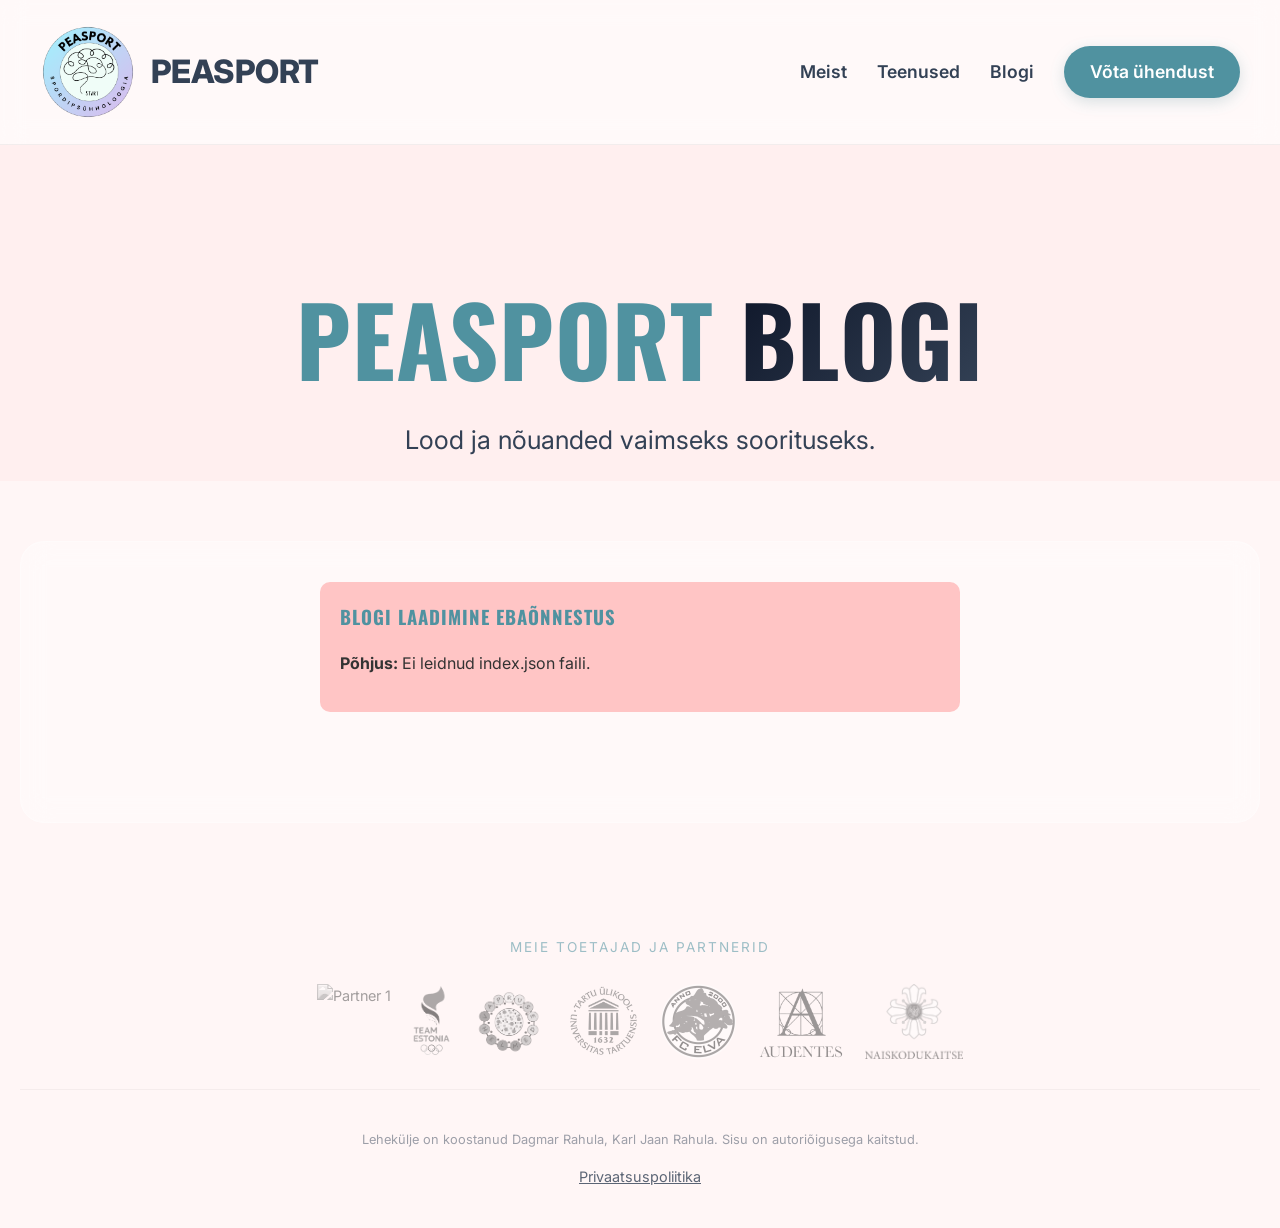
==== commit 96dd9389: "Navbar korrigeerimine ja toetajad test" ====
--- a/blogi.html
+++ b/blogi.html
@@ -41,6 +41,9 @@
                 <img src="assets/img/toetaja2.png" alt="Partner 2">
                 <img src="assets/img/toetaja3.png" alt="Partner 3">
                 <img src="assets/img/toetaja4.png" alt="Partner 4">
+                <img src="assets/img/toetaja5.png" alt="Partner 5">
+                <img src="assets/img/toetaja6.png" alt="Partner 6">
+                <img src="assets/img/toetaja7.png" alt="Partner 7">
             </div>
         </div>
         <p class="copyright">Lehekülje on koostanud Dagmar Rahula, Karl Jaan Rahula. Sisu on autoriõigusega kaitstud.</p>
--- a/style.css
+++ b/style.css
@@ -83,24 +83,50 @@
     gap: 30px;
 }
 
-.nav-right a {
+/* Tavalised lingid menüüs */
+.nav-right a:not(.nav-contact-btn) {
     text-decoration: none;
-    color: #334155;
-    font-weight: 500;
-    font-size: 0.95rem;
-    transition: all 0.3s ease;
-}
-
-.nav-right a:hover {
-    color: #ec4899;
+    color: var(--text-main);
+    font-weight: 600; 
+    font-size: 1.1rem; /* MUUDETUD: Tegin teksti suuremaks (oli 0.95rem) */
+    position: relative;
+    padding: 5px 0;
+    transition: color 0.3s ease;
+}
+
+/* Animatsiooniga joon hiirega peale minnes */
+.nav-right a:not(.nav-contact-btn)::after {
+    content: '';
+    position: absolute;
+    width: 0;
+    height: 2px;
+    bottom: 0;
+    left: 50%; /* Animatsioon algab keskelt... */
+    transform: translateX(-50%);
+    background-color: var(--brand-dark); /* Kasutame sinu lehe tumedat teemavärvi */
+    transition: width 0.3s cubic-bezier(0.25, 0.8, 0.25, 1); /* Sujuv kiirendus */
+    border-radius: 2px;
+}
+
+.nav-right a:not(.nav-contact-btn):hover {
+    color: var(--brand-dark); /* Tekst läheb samuti teemavärvi */
+}
+
+.nav-right a:not(.nav-contact-btn):hover::after {
+    width: 100%; /* ...ja laieneb mõlemale poole */
 }
 
 .nav-contact-btn {
     background: var(--brand-dark);
     color: white !important;
-    padding: 10px 22px;
+    padding: 12px 26px; /* MUUDETUD: Nupp on nüüd veidi suurem ja proportsioonis */
     border-radius: 50px;
     box-shadow: 0 4px 15px rgba(55, 118, 132, 0.2);
+    text-decoration: none !important; /* See eemaldab joone */
+    font-size: 1.1rem; /* MUUDETUD: Tekst on sama suur kui teistel linkidel */
+    font-weight: 600;
+    transition: transform 0.3s, box-shadow 0.3s;
+    display: inline-block;
 }
 
 .nav-contact-btn:hover {
